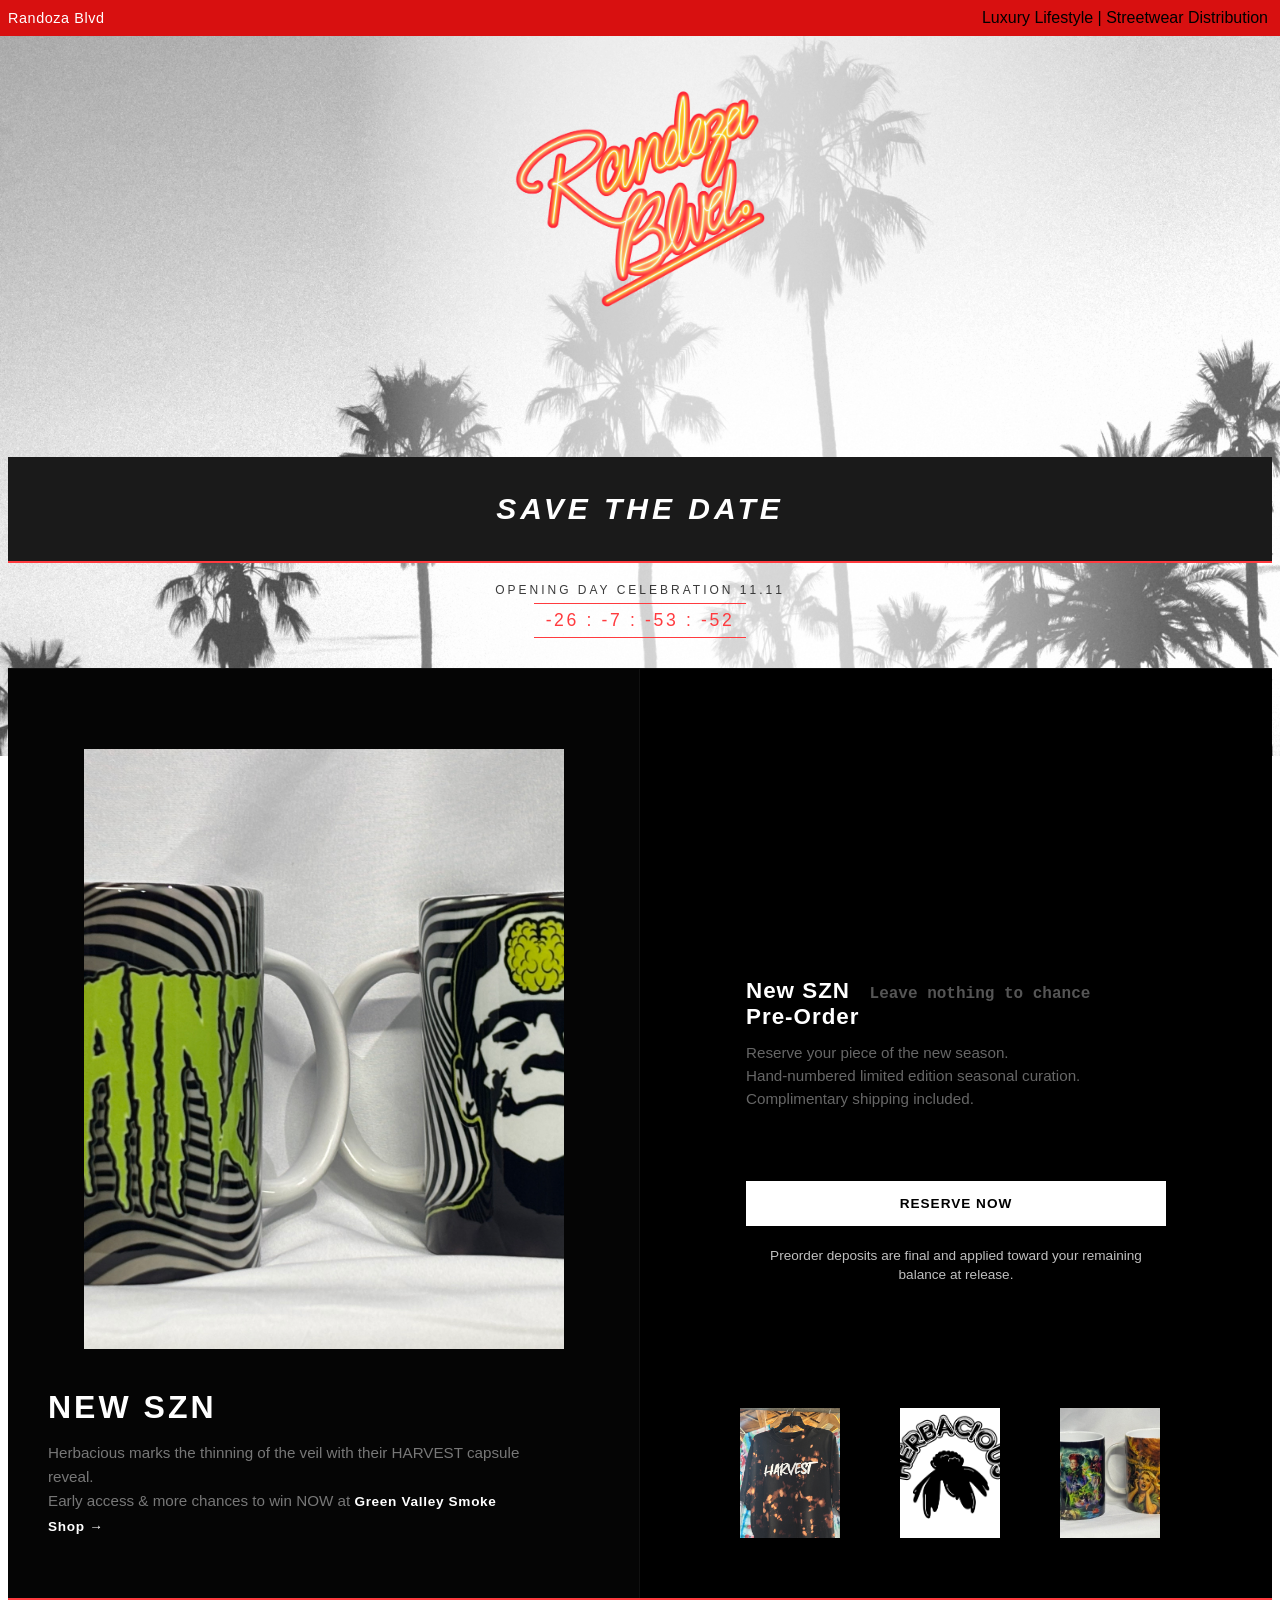
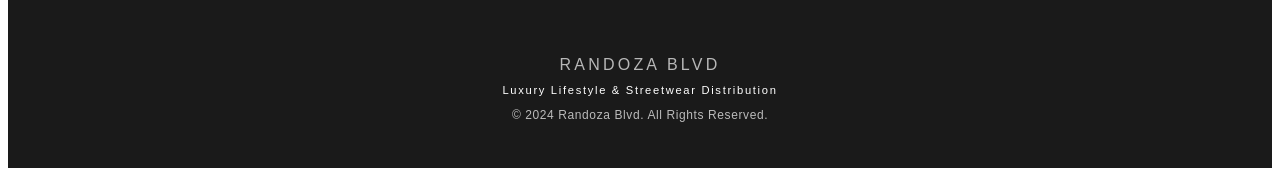
==== PRE_ORDER_funnel.html @ e08081cb "Initial clean commit" ====
<!DOCTYPE html>
<html lang="en">
<head>
  <meta charset="UTF-8">
  <meta name="viewport" content="width=device-width, initial-scale=1.0">
  <title>Randoza Blvd | PRE-ORDER</title>
  <link rel="stylesheet" href="styles.css?v=1.1">
  <link rel="stylesheet" href="preorder.css?v=1.0">
</head>

<body>

<header class="site-header">
  <h1 class="brand-name">Randoza Blvd</h1>
  <nav class="header-nav">
    <class="nav-link">Luxury Lifestyle |</class>
    <class="nav-link">Streetwear Distribution</class>
  </nav>
</header>

<main>
     <section class="hero"> 
    <img src="assets/RandozaBlvd.png" alt="Randoza Blvd Logo" class="hero-logo" style="width: 100px; margin-bottom: 5px;">

  </section> 
  <section class="tagline">
    <h2 class="tagline-text">SAVE THE DATE</h2>
  </section>
<div class="countdown">
  <span class="ctd-title">OPENING DAY CELEBRATION 11.11</span>
  <div class="timer" id="chapterTimer">25 : 04 : 18 : 52</div>
</div>
</main>
 <section class="split-portal-system">

    <div class="portal-side design-showcase">
      <div class="showcase-media-box">
        <img src="assets/frankb.jpeg" alt="New SZN Drop">
      </div>
      
           <h3 class="showcase-title">NEW SZN</h3>
      
      <p class="showcase-text">
        Herbacious marks the thinning of the veil with their HARVEST capsule reveal.<br>
        Early access & more chances to win NOW at <a href="https://www.google.com/maps/search/?api=1&query=37.6929091,-97.424343" class="inline-link" target="_blank">Green Valley Smoke Shop →</a>
      </p>   
    </div>  
    
    <div class="portal-side gateways-box">
      <div class="gate-block">
        <div class="gate-header-group">
          <span class="gate-heading">New SZN <br>Pre-Order</span>
          <h3 class="gate-num">Leave nothing to chance</h3>
        </div>

        <p class="gate-info">
          Reserve your piece of the new season.<br>
          Hand-numbered limited edition seasonal curation.<br>
          Complimentary shipping included.<br>
          <br><br>
        </p>

        <a href="https://buy.stripe.com/9B6bJ3gJ1diX5ZM6lvafS01" class="clean-gate-link">
          RESERVE NOW
        </a>
<p class="preorder-policy">
  Preorder deposits are final and applied toward your remaining balance at release.
</p>
</div>
      <div class="mini-scroll-aligned">
        <img src="assets/IMG_3210.jpeg" alt="Slab">
        <img src="assets/herbacious.png" alt="Herbacious">
                <img src="assets/hp_harvest.jpeg" alt="Preview">
      </div>
    </div>

</section>
</main>

<footer class="street-footer">
  <div class="footer-inner">
    <p class="footer-brand">RANDOZA BLVD</p>
    <p class="footer-tag">Luxury Lifestyle & Streetwear Distribution</p>
    <p class="footer-copy">© 2024 Randoza Blvd. All Rights Reserved.</p>
  </div>
</footer>
<script>
  const targetDate = new Date("2026-11-11T00:00:00").getTime();

  setInterval(() => {
    const now = new Date().getTime();
    const diff = targetDate - now;

    const days = String(Math.floor(diff / (1000 * 60 * 60 * 24))).padStart(2, '0');
    const hours = String(Math.floor((diff / (1000 * 60 * 60)) % 24)).padStart(2, '0');
    const minutes = String(Math.floor((diff / (1000 * 60)) % 60)).padStart(2, '0');
    const seconds = String(Math.floor((diff / 1000) % 60)).padStart(2, '0');

    document.getElementById("chapterTimer").innerText = `${days} : ${hours} : ${minutes} : ${seconds}`;
  }, 1000);
</script>

</body>
</html>
---- styles.css ----
:root {
  --concrete: #B8B8B8;
  --neon-red: #FF3B3F;
  --gold: #FFD447  ;
  --neon-orange: #FF7A2F;

  --text-dark: #1A1A1A;
  --text-light: #ffffff;

  --space-sm: clamp(0.75rem, 1vw, 1rem);
  --space-md: clamp(1rem, 2vw, 2rem);
  --space-lg: clamp(2rem, 4vw, 4rem);
}
body {
  background-image: url('assets/background.png');
  background-size: 105%;
  background-position: center top;
  background-attachment: fixed; 
  background-repeat: no-repeat;
  font-family: "Helvetica Neue", Helvetica, Arial, sans-serif;
}
body::before {
  content: "";
  position: fixed;
  top: 0;
  left: 0;
  width: 100%;
  height: 100%;
  background: rgba(255, 255, 255, 0.15); 
  pointer-events: none;
  z-index: -1;
}
.inline {
  color: var(--text-light);
  text-decoration: none;
  letter-spacing: 0.05em;
   font-size: 0.95rem;
  line-height: 1.6;
  text-align: left;
  background: var(--concrete);
  font-size: 0.95rem;
  line-height: 1.6;
 padding: 10px 20px;
  margin: 0 auto 0 0;
}
.inline-link {
  color: var(--text-light);
  text-decoration: none;
  transition: all 0.3s ease;
  letter-spacing: 0.05em;
  font-weight: bold;
  font-size: 0.85rem;
}
.inline-link:hover {
  color: var(--neon-red);
 font-weight: bold;
}
.preorder-policy {
  margin-top: 20px;
  font-size: 0.85rem;
  line-height: 1.4;
  opacity: 0.75;
  text-align: center;
  color: var(--text-light);
}


.site-header {
  background-color: #d81010;
  padding: 1.3px 8px;
  display: flex;
  gap: 10px;
  justify-content: space-between;
  align-items: center;
  font-family: "Helvetica Neue", Helvetica, Arial, sans-serif;
line-height: 1;
position: fixed;
  top: 0;
  left: 0;
  width: 100%;
  z-index: 1000; 
}
.brand-name {
  color: #ffffff;
  font-size: 1rem;
  font-weight: 300;
  letter-spacing: 0.05em;
}
.brand-name {
  color: #ffffff;
  font-size: .9rem;
  font-weight: 300;
  letter-spacing: 0.04em;
}

.header-nav {
  display: flex;
  gap: 20px; 
  align-items: center;
  padding: 8px 20px;
}

.nav-link {
  color: var(--text-dark);
  text-decoration: none;
  font-size: 0.875rem;
  font-weight: 300;
  font-style: strong;
  letter-spacing: 0.05em;
}

.hero {
  background: transparent;
  min-height: 66vh; 
  display: flex;
  flex-direction: column;
  justify-content: flex-start; 
  align-items: center;
  padding-top: 80px; 
  padding-bottom: 5vh;min-height: 36vh;
}

.hero-logo {
  width: 35vw; 
  max-width: 3800px; 
  min-width: 250px; 
  height: auto;
  margin: 0 auto;
}

.hero-link {
  margin-top: 20px;
  font-size: 10px;
  letter-spacing: 1.3px;
  color: var(--text-dark);
  text-decoration: none;
  align-self: flex-end;
margin-right: 40px; 
margin-bottom: 0px;
    font-style: bold;
}
.h2 {
  background: var(--text-light);
    text-align:left;
   margin-left: auto;
  margin-right: auto;
  padding: 10px 20px;
  border-radius: 4px;
  font-style: italic;
  Font-size: 1.25rem; 
  letter-spacing: 0.07em; 
}
.tagline {
  background: #1A1A1A;
  padding: 10px 20px;
  border-radius: 0px;
  color: var(--text-light);
  text-align: center;
  margin-left: auto;
  margin-right: auto;
   font-style: italic;
   Font-size: 1.25rem;
   letter-spacing: 0.2em;
   border-bottom: 2px solid var(--neon-red);
}
.header-image {
   width: 70%;   
    height: auto;      
  display: block;    
  margin: 0 auto;     
}
.hero-inner{
  position: relative;
  width: 70%; 
  display: flex; 
  justify-content: center; 
  align-items: center;
}
.header-image-container{
    width:50%;
     display:flex;
      justify-content:center;
       align-items:center;
       margin-bottom: 20px;
       margin-top: 20px;
}

.block {
  display: flex;
  justify-content: center;
  padding: 5rem 1.5rem;
}
.tab {
  width:auto;
  max-width:30%;
  border-radius: 0px;
  background: var(--text-light);
  text-align: left;
}
.block-inner {
  width: 100%;
  max-width: 800px;
  padding: var(--space-lg);
  border-radius: 0; 
  text-align: left;
}
.block-dark .block-inner {
  background: var(--concrete);
  color: var(--text-light);
}
.carousel-section {
  background-color: #ffffff;
  display: flex;
  padding: 80px 0;
  width: 100%;
  overflow: hidden;
  border-bottom: 2px solid var(--neon-red);
}
.carousel-container {
  max-width: 1200px;
  margin: 0 auto;
  position: relative;
  padding: 0 40px; 
}
.product-scroll {
  display: flex;
  flex-direction: row;
  gap: 30px; 
  overflow-x: auto;
  scroll-behavior: smooth;
  scrollbar-width: none;
  padding-bottom: 20px;
}
.product-scroll::-webkit-scrollbar {
  display: none;
}
.product-card {
  flex: 0 0 calc(33.333% - 20px); 
  min-width: 280px; 
  background: #ffffff;
  display: flex;
  flex-direction: column;
  cursor: pointer;
  transition: transform 0.3s ease;
}
.product-image-box {
  width: 100%;
  aspect-ratio: 3 / 4; 
  background-color: #ffffff; 
  position: relative;
  overflow: hidden;
  border: 1px solid #ffffff;
}
.product-image-box img {
  width: 100%;
  height: 100%;
  object-fit: cover; 
  transition: transform 0.6s cubic-bezier(0.25, 1, 0.5, 1);
}
.card-overlay {
  position: absolute;
  top: 0;
  left: 0;
  width: 100%;
  height: 100%;
  background: rgba(0, 0, 0, 0.4);
  display: flex;
  align-items: center;
  justify-content: center;
  opacity: 0;
  transition: opacity 0.3s ease;
}
.view-text {
  color: #ffffff;
  font-size: 0.85rem;
  letter-spacing: 2px;
  font-weight: 600;
  border-bottom: 1px solid #ffffff;
  padding-bottom: 4px;
}
.product-card:hover img {
  transform: scale(1.05); 
}
.product-card:hover .card-overlay {
  opacity: 1;
}
.product-info {
  padding: 15px 0 5px 0;
  text-align: left;
}
.product-brand {
  color: #ffffff;
  font-size: 0.7rem;
  letter-spacing: 2px;
  font-weight: 700;
  display: block;
  margin-bottom: 4px;
}
.product-title {
  color: #ffffff;
  font-size: 0.95rem;
  letter-spacing: 1px;
  font-weight: 500;
  text-transform: uppercase;
  margin: 0 0 6px 0;
}
.product-price {
  color: #888888;
  font-size: 0.9rem;
  font-weight: 400;
  margin: 0;
}
.carousel-btn {
  position: absolute;
  top: 40%; 
  transform: translateY(-50%);
  background: #ffffff;
  color: #000000;
  border: none;
  width: 45px;
  height: 45px;
  border-radius: 0%; 
  font-size: 1.1rem;
  cursor: pointer;
  z-index: 5;
  display: flex;
  align-items: center;
  justify-content: center;
  transition: all 0.2s ease;
  box-shadow: 0px 4px 10px rgba(0,0,0,0.3);
}
.left-btn { left: 15px; }
.right-btn { right: 15px; }
.carousel-btn:hover {
  background: #000000;
  color: #ffffff;
}

@media (max-width: 768px) {
  .product-card {
    flex: 0 0 calc(50% - 15px); 
  }
  .carousel-container {
    padding: 0 20px;
  }
  .carousel-btn {
    display: none; 
  }
}

@media (max-width: 480px) {
  .product-card {
    flex: 0 0 calc(85% - 10px); 
  }
}
.carousel-btn {
  background: none;
  border: none;
  color: #737272;
  font-size: 2rem;
  cursor: pointer;
  padding: 10px;
  user-select: none;
}
.left-btn {
  margin-right: 10px;
}
.right-btn {
  margin-left: 10px;
}
.product-scroll {
  display: flex;
  gap: 30px;
  overflow-x: auto;
  scroll-snap-type: x mandatory;
  scroll-behavior: smooth;
  padding: 0;
  flex: 1;
  scrollbar-width: none; /* Firefox */
}
.product-scroll::-webkit-scrollbar {
  display: none; /* Chrome, Safari */
}
.product-card {
  min-width: 340px;
  height: 340px;
  background-color: #ffffff;
  padding: 5px;
  border-radius: 0;
  scroll-snap-align: start;
  display: flex;
  justify-content: center;
  align-items: center; padding: 0px;
}
.product-image-box {
  width: 340px;
  height: 340px;
  display: flex;
  justify-content: center;
  align-items: center;
}
.product-image-box img {
  width: 100%;
  height: 100%;
  object-fit: contain;
}
.product-card img {
  width: 335px;
  height: 335px;
  object-fit: contain;
  display: block;
  min-width: 335px;
min-height: 335px;

}
.product-name {
  margin-top: 5px;
  font-size: 0.9rem;
  font-weight: 300;
  letter-spacing: 0.02em;
  color: #ffffff;
}
.email-capture {
  background-color: #111111; 
  padding: 60px 20px;
  text-align: center;
  width: 100%;
  box-sizing: border-box;
}
.email-container {
    max-width: 600px;
    margin: 0 auto;
}
.email-title {
  color: #ffffff;
  font-size: 2rem;
  letter-spacing: 3px;
  text-transform: uppercase;
  margin-bottom: 10px;
  font-weight: 700;
}
.email-subtitle {
  color: #888888; 
  font-size: 0.95rem;
  letter-spacing: 1px;
  margin-bottom: 30px;
}
.signup-form {
  width: 100%;
}
.input-group {
  display: flex;
  flex-direction: row;
  border: 1px solid #333333;
  background: #000000;
  padding: 4px;
  transition: border-color 0.3s ease;
}
.input-group:focus-within {
  border-color: #ffffff; 
}
.email-input {
  flex: 1;
  background: transparent;
  border: none;
  padding: 15px 20px;
  color: #ffffff;
  font-size: 1rem;
  letter-spacing: 1px;
  outline: none;
}
.email-input::placeholder {
  color: #555555;
}
.email-submit-btn {
  background-color: #ffffff;
  color: #000000;
  border: none;
  padding: 0 35px;
  font-size: 0.9rem;
  font-weight: 700;
  letter-spacing: 2px;
  text-transform: uppercase;
  cursor: pointer;
  transition: all 0.2s ease-in-out;
}
.email-submit-btn:hover {
  background-color: #cccccc;
}

@media (max-width: 480px) {
  .input-group {
    flex-direction: column;
    background: transparent;
    border: none;
    gap: 12px;
    padding: 0;
  }
  
  .email-input {
    background: #000000;
    border: 1px solid #333333;
    padding: 16px;
  }
  
  .email-input:focus {
    border-color: #ffffff;
  }
  
  .email-submit-btn {
    padding: 16px 0;
    width: 100%;
  }
}

.email-capture {
  padding: 60px 40px;
  text-align: center;
}

.email-copy {
  font-size: 1.2rem;
  font-weight: 300;
  letter-spacing: 0.03em;
  color: #737272; 
  margin-bottom: 20px;
}

.email-form {
  display: flex;
  justify-content: center;
  gap: 10px;
}

.email-input {
  padding: 10px 14px;
  border: 1px solid #737272;
  background: #ffffff;
  color: #737272;
  font-size: 0.9rem;
  font-weight: 300;
  letter-spacing: 0.02em;
  outline: none;
  width: 240px;
}

.email-button {
  padding: 10px 20px;
  background: #737272;
  color: #ffffff;
  border: none;
  font-size: 0.9rem;
  font-weight: 300;
  letter-spacing: 0.02em;
  cursor: pointer;
}
.about{
  padding: 60px 40px;
  text-align: left;
  font-color: #737373; 
}
.split-portal-system {
  width: 100%;
  background-color: #000000;
  display: flex;
  flex-direction: row;
  border-top: 1px solid #111111;
  box-sizing: border-box;
}

.portal-side {
  width: 50%; 
  box-sizing: border-box;
}

.design-showcase {
  background-color: #050505;
  padding: 60px 40px;
  display: flex;
  flex-direction: column;
  justify-content: center;
  border-right: 1px solid #111111;
}

.showcase-media-box {
  width: 100%;
  max-width: 480px;
  aspect-ratio: 4 / 5;
  margin: 20px auto 40px auto;
  overflow: hidden;
}

.showcase-media-box img {
  width: 100%;
  height: 100%;
  object-fit: cover;
}

.system-code {
  font-family: monospace;
  font-size: 0.75rem;
  color: #444444;
  letter-spacing: 2px;
  display: block;
  text-align: left;
  margin-bottom: 8px;
}

.showcase-title {
  color: #ffffff;
  font-size: 2rem;
  letter-spacing: 3px;
  text-align: left;
  margin: 0 0 15px 0;
  font-weight: 800;
}

.showcase-text {
  color: #777777;
  font-size: 0.95rem;
  line-height: 1.6;
  text-align: left;
  max-width: 480px;
  margin: 0 auto 0 0;
}

.gateways-box {
  padding: 5px;
  display: flex;
  flex-direction: column;
  justify-content: center;
  gap: 80px; 
}

.gate-block {
  width: 100%;
  max-width: 420px;
  margin: 0 auto;
  text-align: left;
}

.gate-header-group {
  display: flex;
  align-items: baseline;
  gap: 10px;
  margin-bottom: 12px;
}

.gate-num {
  font-family: monospace;
  font-size: 1rem;
  color: #555555;
}

.gate-heading {
  color: #ffffff;
  font-size: 1.4rem;
  letter-spacing: 1px;
  margin: 0;
  font-weight: 700;
}

.gate-info {
  color: #666666;
  font-size: 0.95rem;
  line-height: 1.5;
  margin: 0 0 25px 0;
}

.clean-gate-form {
  display: flex;
  border: 1px solid #222222;
  background: #000000;
  padding: 4px;
}

.clean-gate-input {
  flex: 1;
  background: transparent;
  border: none;
  padding: 12px 15px;
  color: #ffffff;
  font-size: 0.9rem;
  outline: none;
}

.clean-gate-btn {
  background: #ffffff;
  color: #000000;
  border: none;
  padding: 0 25px;
  font-weight: 700;
  font-size: 0.8rem;
  cursor: pointer;
}

.clean-gate-link {
  display: block;
  text-align: center;
  border: 1px solid #ffffff;
  color: #000000;
  background: #ffffff;
  padding: 14px 0;
  font-size: 0.85rem;
  font-weight: 700;
  letter-spacing: 1px;
  text-decoration: none;
  transition: all 0.2s ease;
}

.clean-gate-link:hover {
  background: transparent;
  color: #ffffff;
}

@media (max-width: 900px) {
  .split-portal-system {
    flex-direction: column; 
  }
  .portal-side {
    width: 100%; 
  }
  .design-showcase {
    border-right: none;
    border-bottom: 1px solid #111111;
    padding: 60px 24px;
  }
  .gateways-box {
    padding: 60px 24px;
    gap: 60px;
  }
}

.street-footer {
  background: #1A1A1A; 
  padding: 40px 0;
  text-align: center;
  border-top: 2px solid var(--neon-red); 
  font-family: "Helvetica Neue", Helvetica, Arial, sans-serif;
}

.footer-inner {
  max-width: 900px;
  margin: 0 auto;
  padding: 0 20px;
}

.footer-brand {
  font-size: 1rem;
  letter-spacing: 0.2em;
  color: var(--concrete);
  margin-bottom: 10px;
  font-weight: 300;
}

.footer-copy {
  font-size: 0.75rem;
  color: #ffffff;
  opacity: 0.7;
  margin-bottom: 6px;
  letter-spacing: 0.05em;
}

.footer-tag {
  font-size: 0.7rem;
  color: var(--text-light);
  letter-spacing: 0.15em;
  font-weight: 400;
  margin-top: 10px;
}

.input--hidden {
  display: none !important;
  visibility: hidden;
  height: 0;
  padding: 0;
  margin: 0;
  border: none;
}
---- preorder.css ----
.countdown {
  text-align: center;
  margin: 20px auto 30px auto;
  display: flex;
  flex-direction: column;
  gap: 6px;
}

.ctd-title {
  font-family: "Helvetica Neue", Helvetica, Arial, sans-serif;
  font-size: 0.75rem;
  letter-spacing: 0.25em;
  color: var(--text-dark);
  opacity: 0.85;
}

.timer {
  font-family: "Helvetica Neue", Helvetica, Arial, sans-serif;
  font-size: 1.1rem;
  letter-spacing: 0.15em;
  color: var(--neon-red);
  padding: 6px 12px;
  border-top: 1px solid var(--neon-red);
  border-bottom: 1px solid var(--neon-red);
  display: inline-block;
  margin: 0 auto;
}

.gate-form {
  margin-top: 25px;
  display: flex;
  flex-direction: column;
  gap: 12px;
}

.gate-input {
  padding: 12px 14px;
  background: rgba(255, 255, 255, 0.05);
  border: 1px solid var(--concrete);
  color: var(--text-light);
  font-family: "Helvetica Neue", Helvetica, Arial, sans-serif;
  letter-spacing: 0.1em;
  font-size: 0.8rem;
  text-transform: uppercase;
}

.gate-input::placeholder {
  color: var(--concrete);
  opacity: 0.7;
}

.gate-submit {
  margin-top: 10px;
  padding: 12px 14px;
  background: var(--neon-red);
  border: none;
  color: var(--text-dark);
  font-family: "Helvetica Neue", Helvetica, Arial, sans-serif;
  font-size: 0.85rem;
  letter-spacing: 0.2em;
  text-transform: uppercase;
  cursor: pointer;
  transition: opacity 0.2s ease;
}

.gate-submit:hover {
  opacity: 0.85;
}


.gateways-box {
  position: relative;

.mini-scroll-aligned {
  position: absolute;
  bottom: 60px;                
  left: 100px;
  display: flex;
  align-items: center;
  gap: 3.75rem;
  width: 100%;
}

.mini-scroll-aligned img {
 flex-shrink: 0;
  height: 130px; 
  width: 100px;  
  border-radius: 0px;
  object-fit: cover;
}

@media (max-width: 768px) {
  .gateways-box {
    position: static;
  }
  .mini-scroll-aligned {
    position: relative;
    margin-top: 3rem;      
  }
}
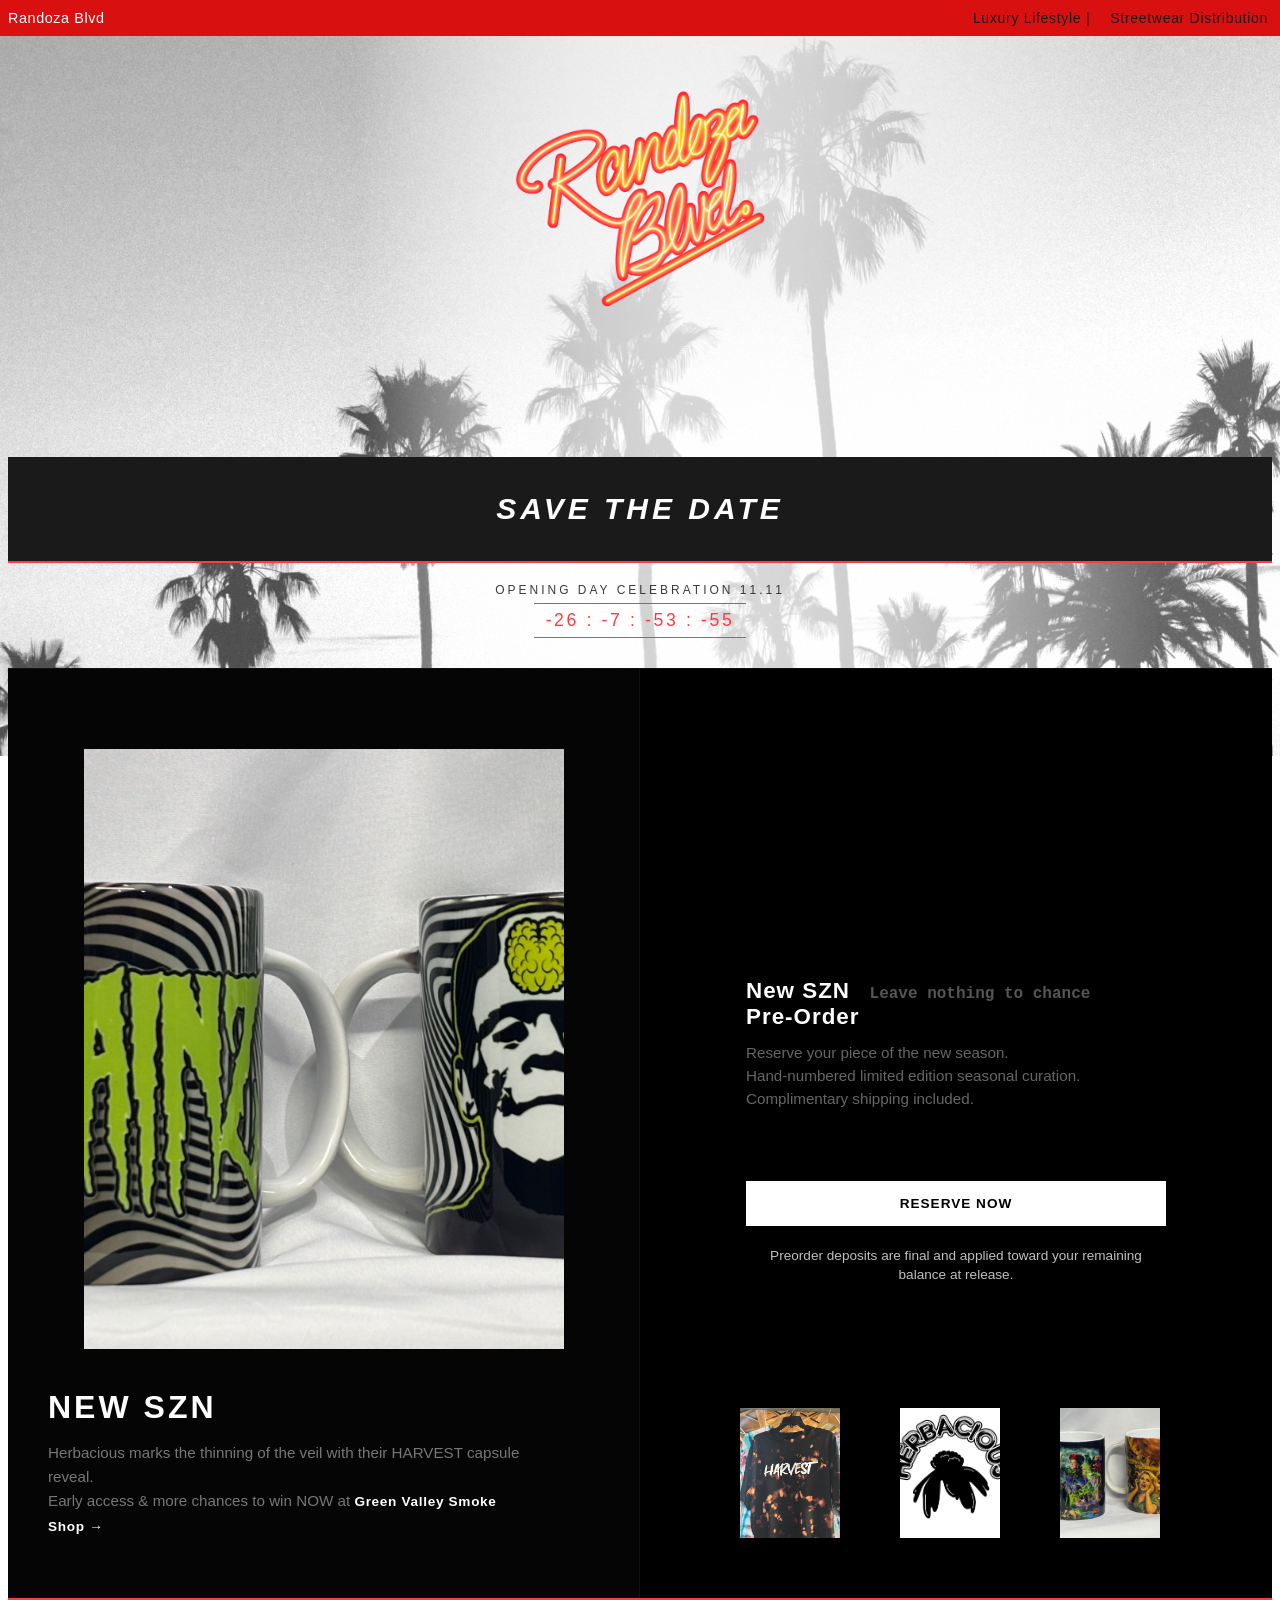
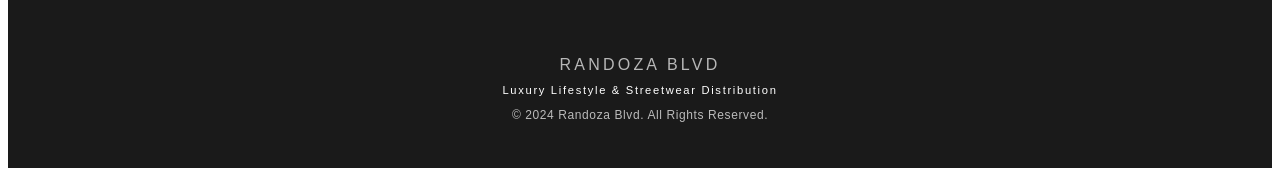
==== commit c44bafc3: "Fix malformed HTML structure and invalid nav tags in preorder funnel page" ====
--- a/PRE_ORDER_funnel.html
+++ b/PRE_ORDER_funnel.html
@@ -12,40 +12,40 @@
 
 <header class="site-header">
   <h1 class="brand-name">Randoza Blvd</h1>
-  <nav class="header-nav">
-    <class="nav-link">Luxury Lifestyle |</class>
-    <class="nav-link">Streetwear Distribution</class>
+  <nav class="header-nav" aria-label="Main navigation">
+    <a href="#" class="nav-link">Luxury Lifestyle |</a>
+    <a href="#" class="nav-link">Streetwear Distribution</a>
   </nav>
 </header>
 
 <main>
-     <section class="hero"> 
+  <section class="hero">
     <img src="assets/RandozaBlvd.png" alt="Randoza Blvd Logo" class="hero-logo" style="width: 100px; margin-bottom: 5px;">
+  </section>
 
-  </section> 
   <section class="tagline">
     <h2 class="tagline-text">SAVE THE DATE</h2>
   </section>
-<div class="countdown">
-  <span class="ctd-title">OPENING DAY CELEBRATION 11.11</span>
-  <div class="timer" id="chapterTimer">25 : 04 : 18 : 52</div>
-</div>
-</main>
- <section class="split-portal-system">
 
+  <div class="countdown">
+    <span class="ctd-title">OPENING DAY CELEBRATION 11.11</span>
+    <div class="timer" id="chapterTimer">25 : 04 : 18 : 52</div>
+  </div>
+
+  <section class="split-portal-system">
     <div class="portal-side design-showcase">
       <div class="showcase-media-box">
         <img src="assets/frankb.jpeg" alt="New SZN Drop">
       </div>
-      
-           <h3 class="showcase-title">NEW SZN</h3>
-      
+
+      <h3 class="showcase-title">NEW SZN</h3>
+
       <p class="showcase-text">
         Herbacious marks the thinning of the veil with their HARVEST capsule reveal.<br>
-        Early access & more chances to win NOW at <a href="https://www.google.com/maps/search/?api=1&query=37.6929091,-97.424343" class="inline-link" target="_blank">Green Valley Smoke Shop →</a>
-      </p>   
-    </div>  
-    
+        Early access &amp; more chances to win NOW at <a href="https://www.google.com/maps/search/?api=1&query=37.6929091,-97.424343" class="inline-link" target="_blank" rel="noopener noreferrer">Green Valley Smoke Shop →</a>
+      </p>
+    </div>
+
     <div class="portal-side gateways-box">
       <div class="gate-block">
         <div class="gate-header-group">
@@ -63,27 +63,29 @@
         <a href="https://buy.stripe.com/9B6bJ3gJ1diX5ZM6lvafS01" class="clean-gate-link">
           RESERVE NOW
         </a>
-<p class="preorder-policy">
-  Preorder deposits are final and applied toward your remaining balance at release.
-</p>
-</div>
+
+        <p class="preorder-policy">
+          Preorder deposits are final and applied toward your remaining balance at release.
+        </p>
+      </div>
+
       <div class="mini-scroll-aligned">
         <img src="assets/IMG_3210.jpeg" alt="Slab">
         <img src="assets/herbacious.png" alt="Herbacious">
-                <img src="assets/hp_harvest.jpeg" alt="Preview">
+        <img src="assets/hp_harvest.jpeg" alt="Preview">
       </div>
     </div>
-
-</section>
+  </section>
 </main>
 
 <footer class="street-footer">
   <div class="footer-inner">
     <p class="footer-brand">RANDOZA BLVD</p>
-    <p class="footer-tag">Luxury Lifestyle & Streetwear Distribution</p>
+    <p class="footer-tag">Luxury Lifestyle &amp; Streetwear Distribution</p>
     <p class="footer-copy">© 2024 Randoza Blvd. All Rights Reserved.</p>
   </div>
 </footer>
+
 <script>
   const targetDate = new Date("2026-11-11T00:00:00").getTime();
 
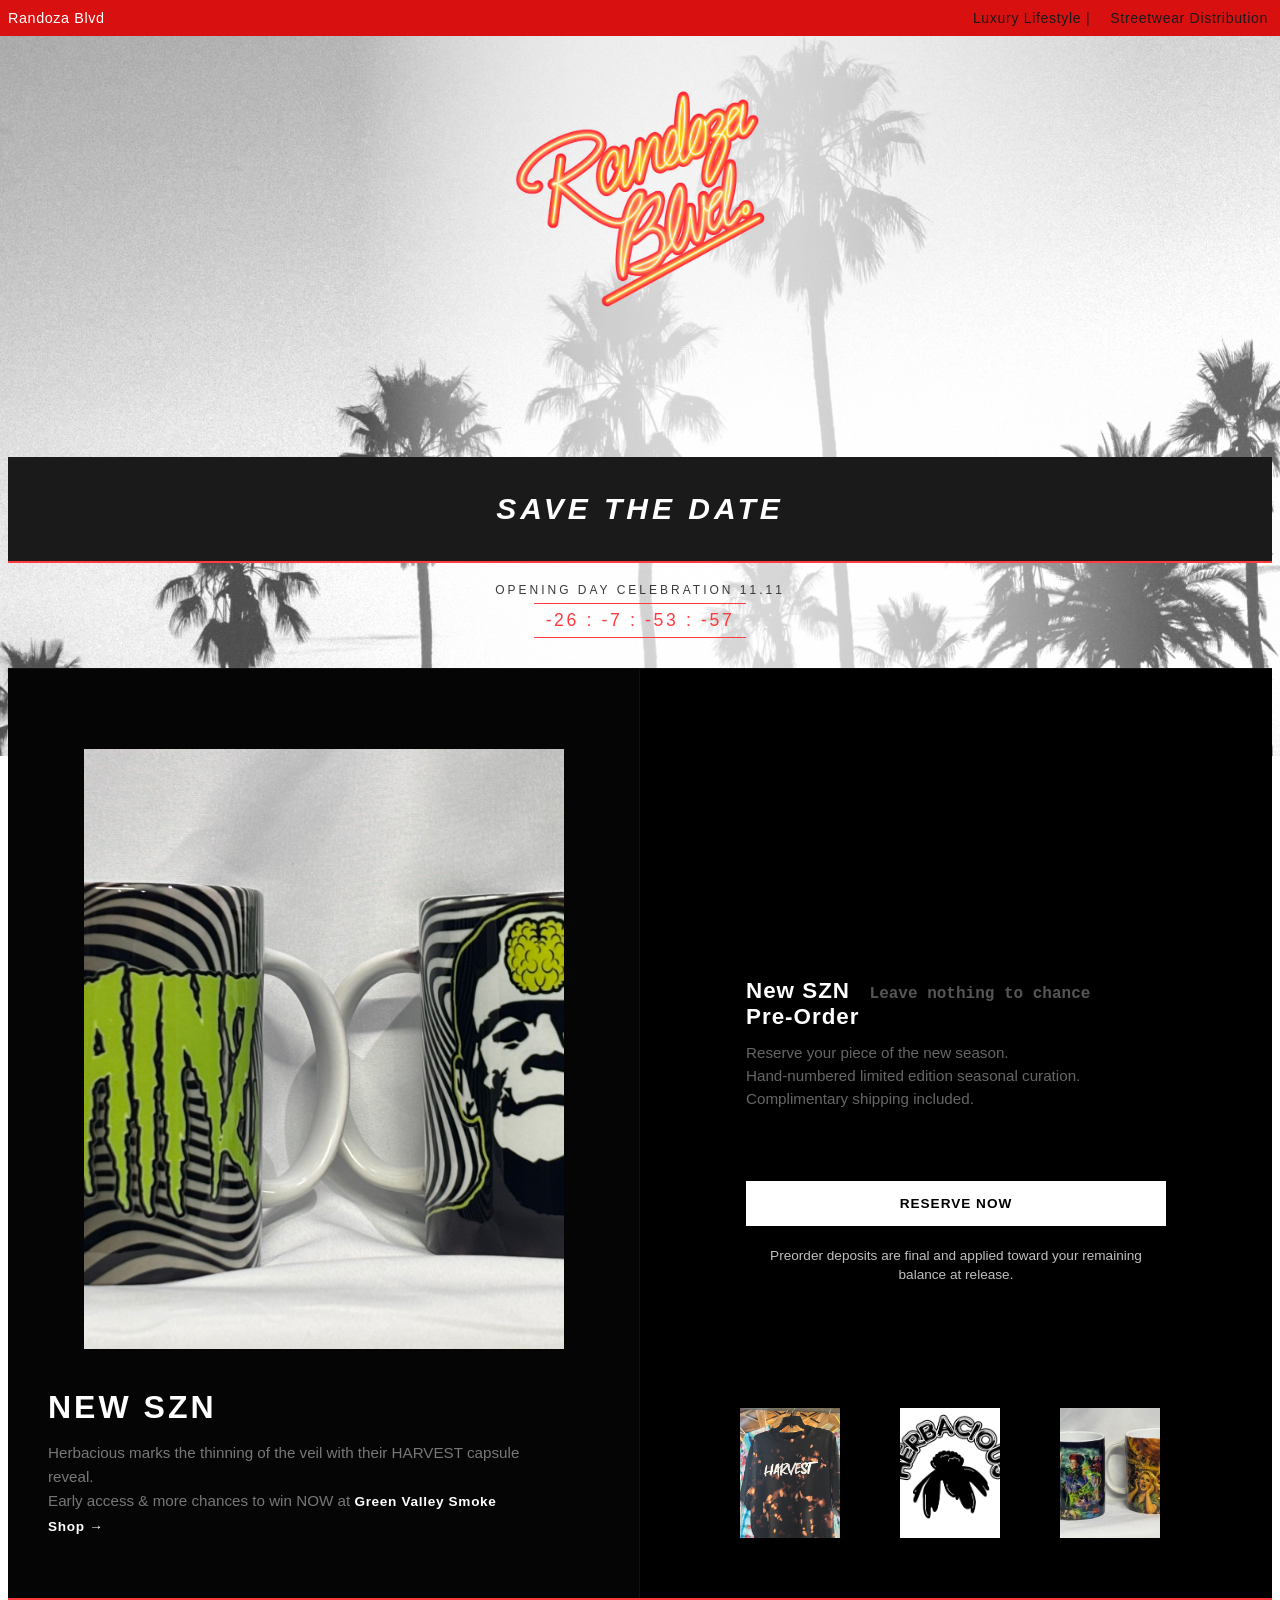
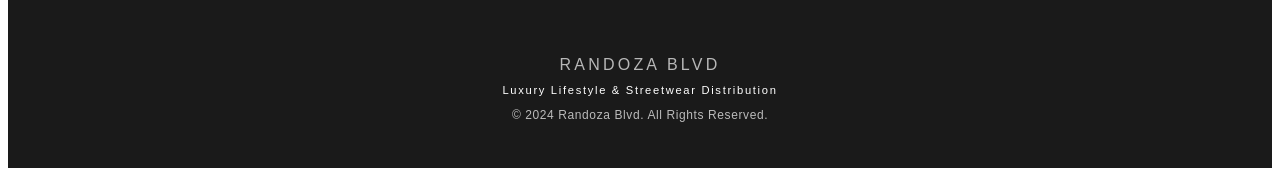
==== commit 0aac2d46: "span" ====
--- a/PRE_ORDER_funnel.html
+++ b/PRE_ORDER_funnel.html
@@ -13,8 +13,8 @@
 <header class="site-header">
   <h1 class="brand-name">Randoza Blvd</h1>
   <nav class="header-nav" aria-label="Main navigation">
-    <a href="#" class="nav-link">Luxury Lifestyle |</a>
-    <a href="#" class="nav-link">Streetwear Distribution</a>
+    <span class="nav-link">Luxury Lifestyle |</span>
+    <span class="nav-link">Streetwear Distribution</span>
   </nav>
 </header>
 
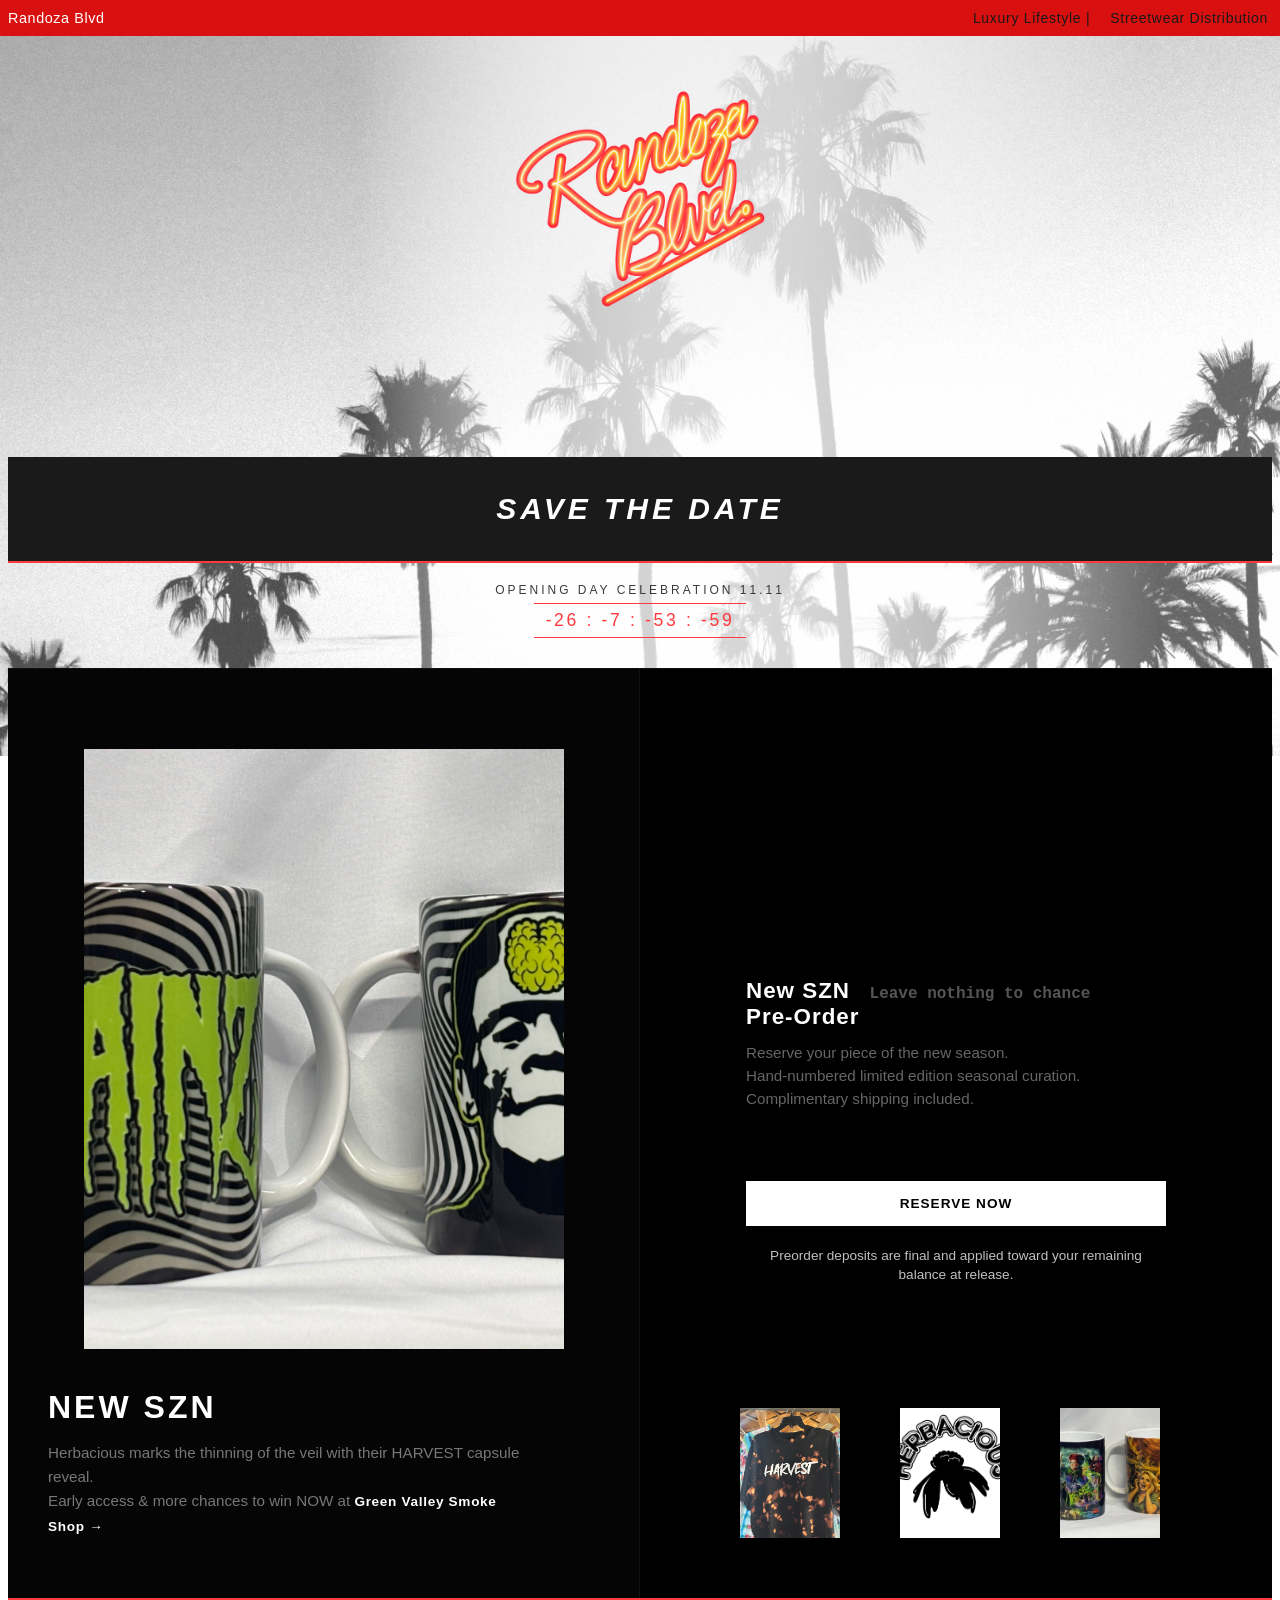
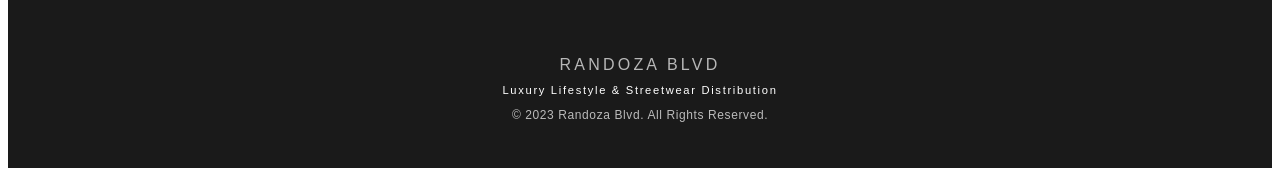
==== commit 4127a543: "big_span" ====
--- a/PRE_ORDER_funnel.html
+++ b/PRE_ORDER_funnel.html
@@ -12,7 +12,7 @@
 
 <header class="site-header">
   <h1 class="brand-name">Randoza Blvd</h1>
-  <nav class="header-nav" aria-label="Main navigation">
+    <nav class="header-nav">
     <span class="nav-link">Luxury Lifestyle |</span>
     <span class="nav-link">Streetwear Distribution</span>
   </nav>
@@ -82,7 +82,7 @@
   <div class="footer-inner">
     <p class="footer-brand">RANDOZA BLVD</p>
     <p class="footer-tag">Luxury Lifestyle &amp; Streetwear Distribution</p>
-    <p class="footer-copy">© 2024 Randoza Blvd. All Rights Reserved.</p>
+    <p class="footer-copy">© 2023 Randoza Blvd. All Rights Reserved.</p>
   </div>
 </footer>
 
